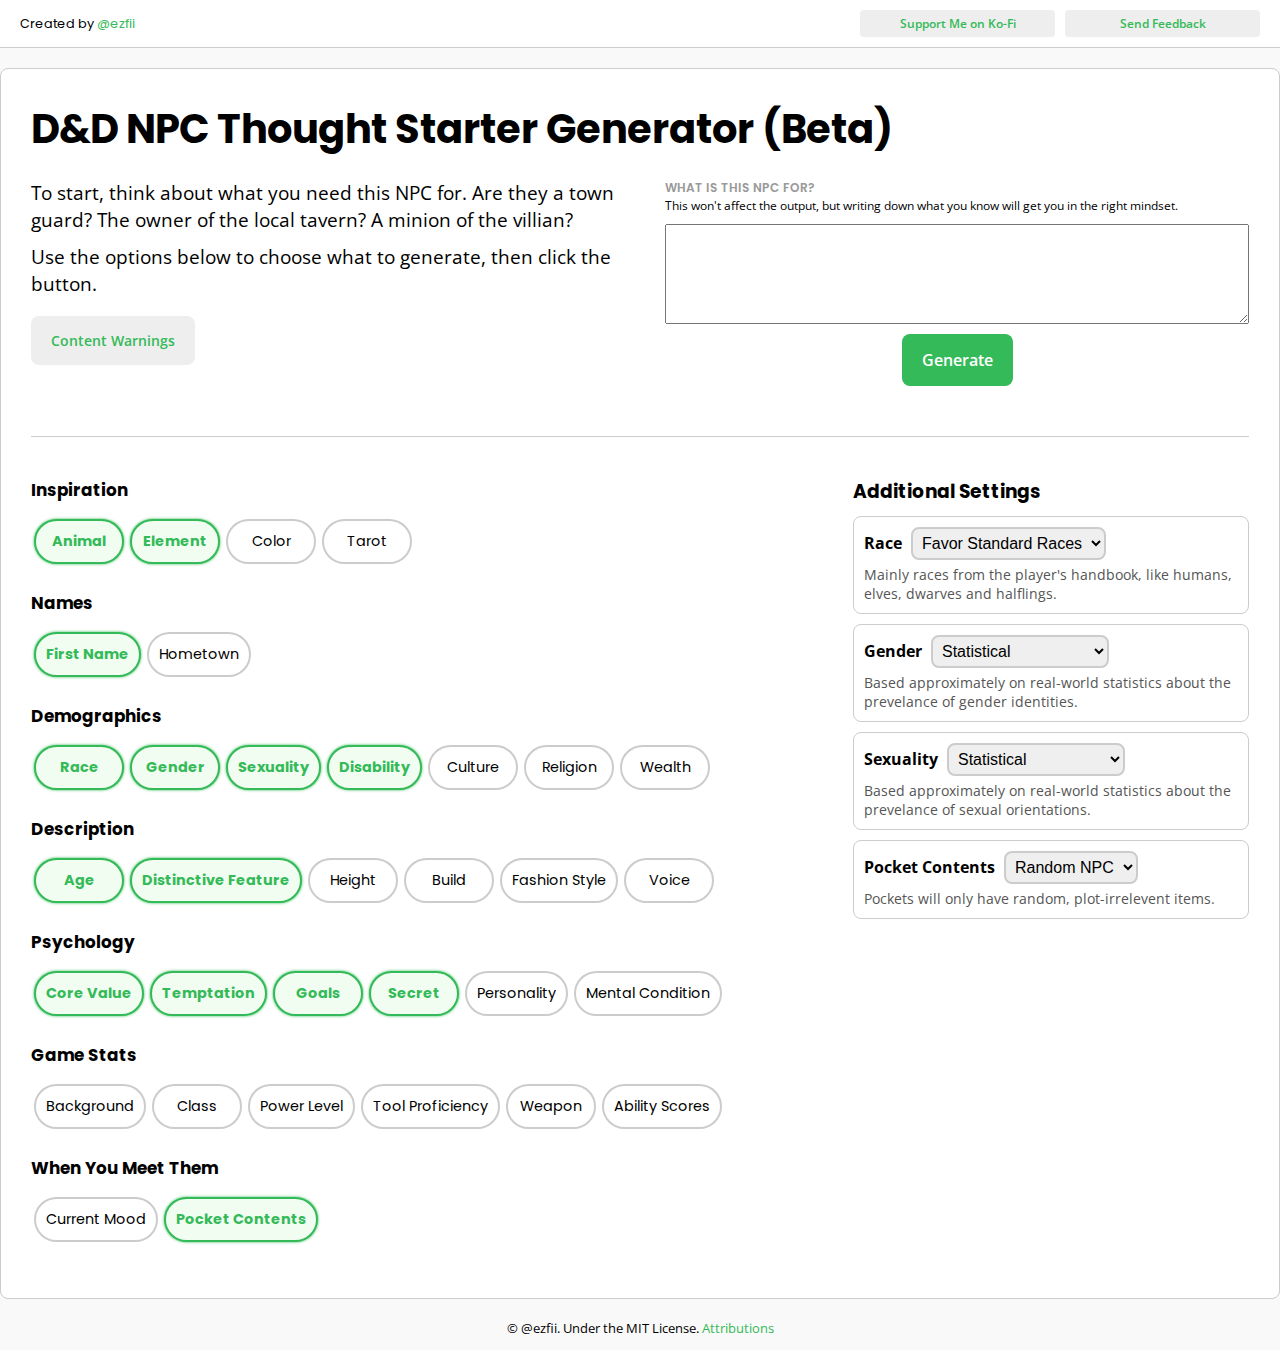
==== index.html @ 07a5c2a9 "reorganizing" ====
<!DOCTYPE html>
<html lang="en">
<head>
    <meta charset="UTF-8">
    <meta name="viewport" content="width=device-width, initial-scale=1.0">
    <title>Document</title>
    
    <link rel="stylesheet" href="style.css">
    
    
    </head>
<body>
    
    
    
    
    <div id="credit">
        <h4>Created by <a href="https://www.tiktok.com/@ezfii">@ezfii</a></h4>
        <div id="links">
            <a href='https://ko-fi.com/T6T62ZB1Z' target='_blank'>Support Me on Ko-Fi</a>
            <a href="https://forms.gle/vLtZz9BEtjCrydps9" target='_blank'>Send Feedback</a>
        </div>
    </div>

    <div id="container">
        <h1>D&D NPC Thought Starter Generator (Beta)</h1>
        <div id="header">
            <div id="introduction">
                <p>To start, think about what you need this NPC for. Are they a town guard? The owner of the local tavern? A minion of the villian?</p>
                <p>Use the options below to choose what to generate, then click the button.</p>
                <button class="secondary" onclick="openModal('content-warnings')">Content Warnings</button>
            </div>

            <div id="form">
                <p class="formhelp">What is this NPC for?</p>
                <p class="caption">This won't affect the output, but writing down what you know will get you in the right mindset.</p>
                <textarea placeholder=""></textarea>

                <button id="generate" class="primary" onclick="generateCharNew()">Generate</button>
            </div>
            
            
        
        </div>

        <div id="results">


            <div id="inspiration">
                
            
            </div>
            
            <div id="specifics">
				
            </div>

            <div id="actions">
                <button class="secondary" onclick="generateCharNew()">Generate Another</button>
                <button id="export-text" class="secondary" onclick="exportText()">Export Text</button>
            </div>


            


        </div>

        <div id="settings">
            <div id="already-know">
                <div class="checkboxes" id="checkbox-container">

                    
                    
                </div>
            </div>

            <div id="weight-settings">
                
                
            </div>
        </div>
        
        
        
    </div>


    <p id="bottom-credit">&copy; @ezfii. Under the MIT License. <span id="attributions-link" onclick="openModal('attributions')">Attributions</span></p>



    <div id="text-export-lightbox" class="lightbox">
        <div class="close" id="close-text-export" onclick="closeModal('text-export-lightbox')">×</div>
        <h2>Text Export</h2>
        <p>Copy your NPC from either the formatted or plain text boxes below, and paste wherever you keep character notes.</p>
        <hr>
        <div class="export-container">
            <div>
                <h3>Formatted</h3>
                <div id="rtf"></div>
                <button id="copy-rtf" class='secondary'>Copy to Clipboard</button>
                <div id="alert-rtf" class="copy-alert hide">Copied!</div>
            </div>
            <div>
                <h3>Plain Text</h3>
                <pre id="plaintext"></pre>
                <button id="copy-plaintext" class="secondary">Copy to Clipboard</button>
                <div id="alert-plaintext" class="copy-alert hide">Copied!</div>
            </div>
        </div>

    </div>
    <div id="lightbox-screen" onclick="closeLightboxes();"></div>
    
    

    <div id="content-warnings" class="lightbox">
        <div class="close" id="close-cw" onclick="closeModal('content-warnings')">×</div>
        <h2>Content Warnings</h2>
        <p>The following triggering topics may be mentioned in the following parts of the generator.</p>
        <hr>
        <ul>
            <li><strong>Images of Bugs</strong> (Animals)</li>
            <li><strong>Images of Spiders</strong> (Animals)</li>
            <li><strong>Images of Snakes</strong> (Animals)</li>
            <li><strong>Images of Artistic Nudity</strong> (Tarot)</li>
            <li><strong>Mentions of Drug Use</strong> (Temptations, Secrets, Mental Conditions)</li>
            <li><strong>Mentions of Alcohol Use</strong> (Temptations, Secrets, Mental Conditions, Pocket Contents)</li>
            <li><strong>Mentions of Abusive Relationships</strong> (Goals)</li>
        </ul>

    </div>

    <div id="attributions" class="lightbox">
        <div class="close" id="close-cw" onclick="closeModal('attributions')">×</div>
        <h2>Attributions</h2>
        <p>Names in the first name generator are from the <a href="http://eakett.ca/sgnp/" target="_blank">Story Games Names Project</a> (Creative Commons Attribution-NonCommercial-ShareAlike 2.5 Generic License).
        <br><br>Animal images taken from Wikipedia, and are all under a Creative Commons license or are public domain. <a href="attributions.html" target="_blank">View All Attributions</a></p>

    </div>


    
    
    
    <script type="text/javascript" src="scripts/scripts.js"></script>
    <script type="text/javascript" src="scripts/export.js"></script>
    
    <script type="text/javascript" src="generator-data/generators.js"></script>
    <script type="text/javascript" src="generator-data/secrets.js"></script>
    <script type="text/javascript" src="generator-data/goals.js"></script>
    <script type="text/javascript" src="generator-data/genders.js"></script>
    <script type="text/javascript" src="generator-data/elements.js"></script>
    <script type="text/javascript" src="generator-data/races.js"></script>
    <script type="text/javascript" src="generator-data/animals.js"></script>
    <script type="text/javascript" src="generator-data/orientations.js"></script>
    <script type="text/javascript" src="generator-data/disabilities.js"></script>
    <script type="text/javascript" src="generator-data/features.js"></script>
    <script type="text/javascript" src="generator-data/cultures.js"></script>
    <script type="text/javascript" src="generator-data/enneagram.js"></script>
	<script type="text/javascript" src="generator-data/charclasses.js"></script>
	<script type="text/javascript" src="generator-data/names.js"></script>
    <script type="text/javascript" src="generator-data/build.js"></script>
    <script type="text/javascript" src="generator-data/pocketcontents.js"></script>
    <script type="text/javascript" src="generator-data/tools.js"></script>
    <script type="text/javascript" src="generator-data/voices.js"></script>
    <script type="text/javascript" src="generator-data/religions.js"></script>
    <script type="text/javascript" src="generator-data/personality.js"></script>
    <script type="text/javascript" src="generator-data/mentalconditions.js"></script>
    <script type="text/javascript" src="generator-data/tarot.js"></script>
    <script type="text/javascript" src="generator-data/hometown.js"></script>

<script>
    
    // On load
    

    
</script>

</body>
    </html>
---- style.css ----
@import url('https://fonts.googleapis.com/css2?family=Open+Sans:wght@300;400;500;600;700&family=Poppins:wght@300;400;700&display=swap');

/* Extra small devices (phones, 600px and down) */
@media only screen and (min-width: 1px) {

    * {
        margin:0;
        padding:0;
        box-sizing:border-box
    }
    
    body {
        background-color:#f9f9f9;
        font-family:"Open Sans","Avenir Next","Avenir","Helvetica",sans-serif;
    }
    
    h1 {
        text-align:center;
        font-size:1.6em;
        margin-bottom:0.5em;
    }
    
    h1, h2, h3, h4 {
        font-family: "Poppins";
    }

    #credit {
        display:grid;
        padding:10px;
        background-color:#ffffff;
        margin-bottom:10px;
        width:100%;
        border-bottom:1px solid #ccc;
        font-size:0.8em;
        text-align:center;
    }

    #credit h4 {
        font-weight:normal;
    }

    #credit h4 a {
        color:#34ba58;
        text-decoration:none;
    }

    #credit #links {
        display:grid;
        grid-template-columns:1fr 1fr;
        gap:10px;
        justify-items:center;
    }

    #links a {
        display:block;
        background:#eee;
        padding:5px 20px;
        border-radius:4px;
        margin:5px;
        text-align:center;
        border:none;
        font-size:12px;
        color:#34ba58;
        font-family:"Open Sans";
        font-weight:600;
        text-decoration:none;
        width:100%;
        max-width:200px;
        transition: background-color 0.2s, color 0.2s;
    }

    #links a:hover {
        color:#289b47;
        background-color:#e5e5e5;
    }

    #content-warning {
        background-color:#eee;
        border:1px solid #ccc;
        border-radius:8px;
        font-size:0.8em;
        max-width:500px;
        padding:10px;
        margin-top:20px;
    }

    #header {
        margin-bottom:2em;
    }

    #introduction p {
        margin-bottom: 0.5em;
    }


    .formhelp {
        font-weight:600;
        font-size:12px;
        text-transform:uppercase;
        color:#999;
        max-width:600px;
        margin:0 auto;
        font-family:"Poppins";
        margin-top:20px;
    }

    #form .caption {
        font-size:12px;
        max-width:600px;
        margin:0 auto;
    }
    
    textarea {
        display:block;
        margin:10px auto;
        padding:10px;
        width:100%;
        max-width:600px;
        height:100px;
        font-family:"Poppins";
        font-size:1em;
    }
    
    #generate {
        display:block;
        margin:10px auto;
    }
    
    #settings {
        display:grid;
        grid-template-columns:1fr;
        margin-top:40px;
        padding-top:40px;
        border-top:1px solid #cccccc;
        gap:30px
    }
    
    #settings h3 {
        margin-bottom:10px;
    }
    
    
    .checkboxes {
        font-size:0.9em;
        text-align:left;
    }
    
    .check-category {
        margin-bottom:20px;
    }
    
    .checkbutton {
        display:inline-block;
        margin:6px 3px;
    }
    
    .checkbutton label {
        border:2px solid #ccc;
        border-radius:100px;
        display:block;
        padding:10px;
        text-align:center;
        min-width:90px;
        transition:all 0.5s;
        font-family:"Poppins";
    }
    
    .checkbutton input:checked + label {
        border:2px solid #34ba58;
        font-weight:bold;
        color: #34ba58;
        background-color:#f2fdf2;
        box-shadow:0px 0px 3px #34ba58;
    }
    
    .checkbutton input {
        display:None;
    }
    
    .checkboxes p {
        font-weight:600;
        margin-top:20px;
        margin-bottom:5px;
        font-family:"Poppins";
    }
    
    #weights div {
        margin-bottom:20px;
    }
    
    .hide {
        display:none;
    }
    
    .setting-container {
        border:1px solid #ccc;
        border-radius:8px;
        padding:10px;
        margin:10px 0px;
    }
    
    .setting-container label {
        font-weight:bold;
        display:inline-block;
        margin-right:5px;
    }
    
    .setting-container div {
        font-size:14px;
        color:#555;
        margin-top:5px;
    }
    
    select {
        padding:5px;
        border:2px solid #ccc;
        border-radius:8px;
        font-size:1em;
        display:inline-block;
        font-weight:regular;
    }
    
    button.primary {
        padding:5px;
        background-color:#34ba58;
        border:none;
        border-radius:8px;
        font-size:16px;
        color:white;
        margin:10px 0;
        font-weight:600;
        padding:15px 20px;
        font-family:"Open Sans";
        transition: background-color 0.2s;
    }
    
    button.primary:hover {
        background-color:#289b47;
    }

    button.secondary {
        padding:5px;
        background-color:#eee;
        border:none;
        border-radius:8px;
        font-size:14px;
        color:#34ba58;
        margin:10px 5px 10px 0px;
        padding:15px 20px;
        font-family:"Open Sans";
        font-weight:600;
        transition: background-color 0.2s, color 0.2s;
    }

    button.secondary:hover {
        color:#289b47;
        background-color:#e5e5e5;
    }
    
    #container {
        margin: 20px auto;
        padding: 30px;
        background-color:#ffffff;
        border: 1px solid #ccc;
        border-radius:8px;
        max-width:1600px;
    }
    
    #results {
        display:none;
    }
    
    #results.show {
        display:block;
    }
    
    #inspiration p {
        font-size:14px;
        margin-bottom:20px;
    }
    
    #inspiration h3 {
        margin-bottom:10px;
        font-size:20px;
    }
    
    #inspiration h4 {
        font-weight:600;
        font-size:12px;
        text-transform:uppercase;
        color:#999;
    }
    
    /*#explain button {
        background:white;
        border:1px solid #34ba58;
        color:#34ba58;
    }*/
    
    #inspiration button {
        position:absolute;
        top:10px;
        right:20px;
    }
    
    .explain-item {
        text-align:center;
        padding:30px;
        border:1px solid #ccc;
        margin:0px 0px;
        position:relative;
        display:block;
        width:100%;
        margin-top:-1px;
    }
    
    .explain-item.hide {
        display:None;
    }
    
    #color-swatch {
       height:100px;
       width:100px; 
       margin:10px auto;
    }

    #tarot-image img {
        max-height:300px;
    }

    .inverted {
        transform: rotate(180deg);
    }
    
    #specifics > div {
        border-bottom: 1px solid #ccc;
        padding-bottom:2em;
    }

    #specifics div ul {
        padding-left:20px;
    }
    
    #specifics h3 {
        margin-top:20px;
        margin-bottom:10px;
    }
    
    .result-container {
        display:grid;
        grid-template-columns: 20px 1fr;
        align-self:start;
        margin-bottom:10px;
        padding-right:20px;
        font-weight:600;
    }
    
    
    .result-container.hide {
        display:None;
    }
    
    .result-container span {
        font-weight:400;
    }
    
    .small-reroll {
        height:12px;
        width:12px;
        padding:0;
        display:block;
        background: url(images/dice-d20-solid.svg);
        background-size:contain;
        background-position: center;
        background-repeat:no-repeat;
        margin:5px 10px 5px 0px;
        color:blue;
        opacity:0.5;
        border:none;
    }
    
    .small-reroll:hover {
        opacity:1;
    }
    
    #animal-image img {
        max-height:200px;
        max-width:100%;
    }

    #actions {
        margin-top:0.5em;
        padding-top:1em;
    }
    
    
    
    .lightbox {
        width:90%;
        background:#fff;
        border:1px solid #ccc;
        border-radius:5px;
        padding:10px 20px;
        position:fixed;
        top: 50%;
        left: 50%;
        transform: translate(-50%, -50%);
        z-index:1000;
        display:none;
        max-height:90vh;
        overflow:auto;
    }
    
    #lightbox-screen {
        z-index:100;
        position:fixed;
        width:100vw;
        height:100vh;
        background-color:#555;
        opacity:50%;
        content:" ";
        top:0;
        left:0;
        display:none;
    }
    
    .close {
        position:absolute;
        top:-5px;
        right:10px;
        font-size:40px;
    }
    
    .lightbox ul {
        margin-left:20px;
    }

    .lightbox > ul {
        margin-bottom:20px;
    }

    .lightbox h2 {
        text-align:center;
        margin:20px 0px 10px;
    }
    
    .lightbox h2 + p {
        text-align:center;
        max-width:550px;
        margin:0 auto 30px;
    }
    
    .lightbox hr {
        border:0px;
        border-top:1px solid #ccc;
        height:1px;
        margin:20px 0;
    }
    
    .export-container {
        display:grid;
        grid-template-columns:1fr;
        gap:20px;
    }
    
    .export-container h3 {
        margin-bottom:10px;
    }
    
    #rtf {
        width:100%;
        height:400px;
        padding:10px;
        margin:0px;
        overflow-y:scroll;
        border:1px solid #ccc;
        font-family:Arial, Helvetica, sans-serif
    }
    
    #plaintext {
        width:100%;
        height:400px;
        margin:0px;
        font-size:16px;
        padding:10px;
        overflow-y:scroll;
        border:1px solid #ccc;
        white-space: pre-wrap;
    }

    .copy-alert {
        display:inline-block;
        font-size:0.8em;
        opacity:1;
    }

    .copy-alert.hide {
        opacity:0;
        transition:opacity 0.5s;
    }



    #bottom-credit {
        font-size:0.8em;
        text-align:center;
        margin-bottom:1em;
    }

    #attributions-link {
        color:#34ba58;
        cursor:pointer;
    }



}




@media only screen and (min-width: 800px) {

    #credit {
        grid-template-columns:1fr 1fr;
        align-items:center;
        justify-items:start;
        padding:5px 20px;
    }

    #credit #links {
        width:400px;
        justify-self:end;
    }

    #header {
        display:grid;
        grid-template-columns: 1fr 1fr;
        gap:50px;
        margin-bottom:0;
    }

    h1 {
        text-align:left;
        font-size:2.5em;
    }

    #introduction p {
        font-size:1.2em;
    }

    .formhelp {
        margin-top:0px;
    }

    #settings {
        display:grid;
        grid-template-columns:2fr 1fr;
        margin-top:40px;
        padding-top:40px;
        border-top:1px solid #ccc;
    }

    #inspiration {
        display: flex;
        justify-content:center;
        flex-wrap: nowrap;
    }

    .explain-item {
        text-align:center;
        padding:30px;
        border:1px solid #f0f0f0;
        margin:30px 0px;
        position:relative;
        display:block;
        width:40%;
    }

    #specifics {
        display:grid;
        grid-template-columns: 1fr 1fr 1fr;
    }

    #specifics > div {
        border-bottom: none;
        padding-bottom:1em;
    }

    #actions {
        border-top:1px solid #ccc;
        margin-top:2em;
        padding-top:1em;
    }

    .lightbox {
        width:800px;
    }

    .export-container {
        grid-template-columns:1fr 1fr;
    }

}
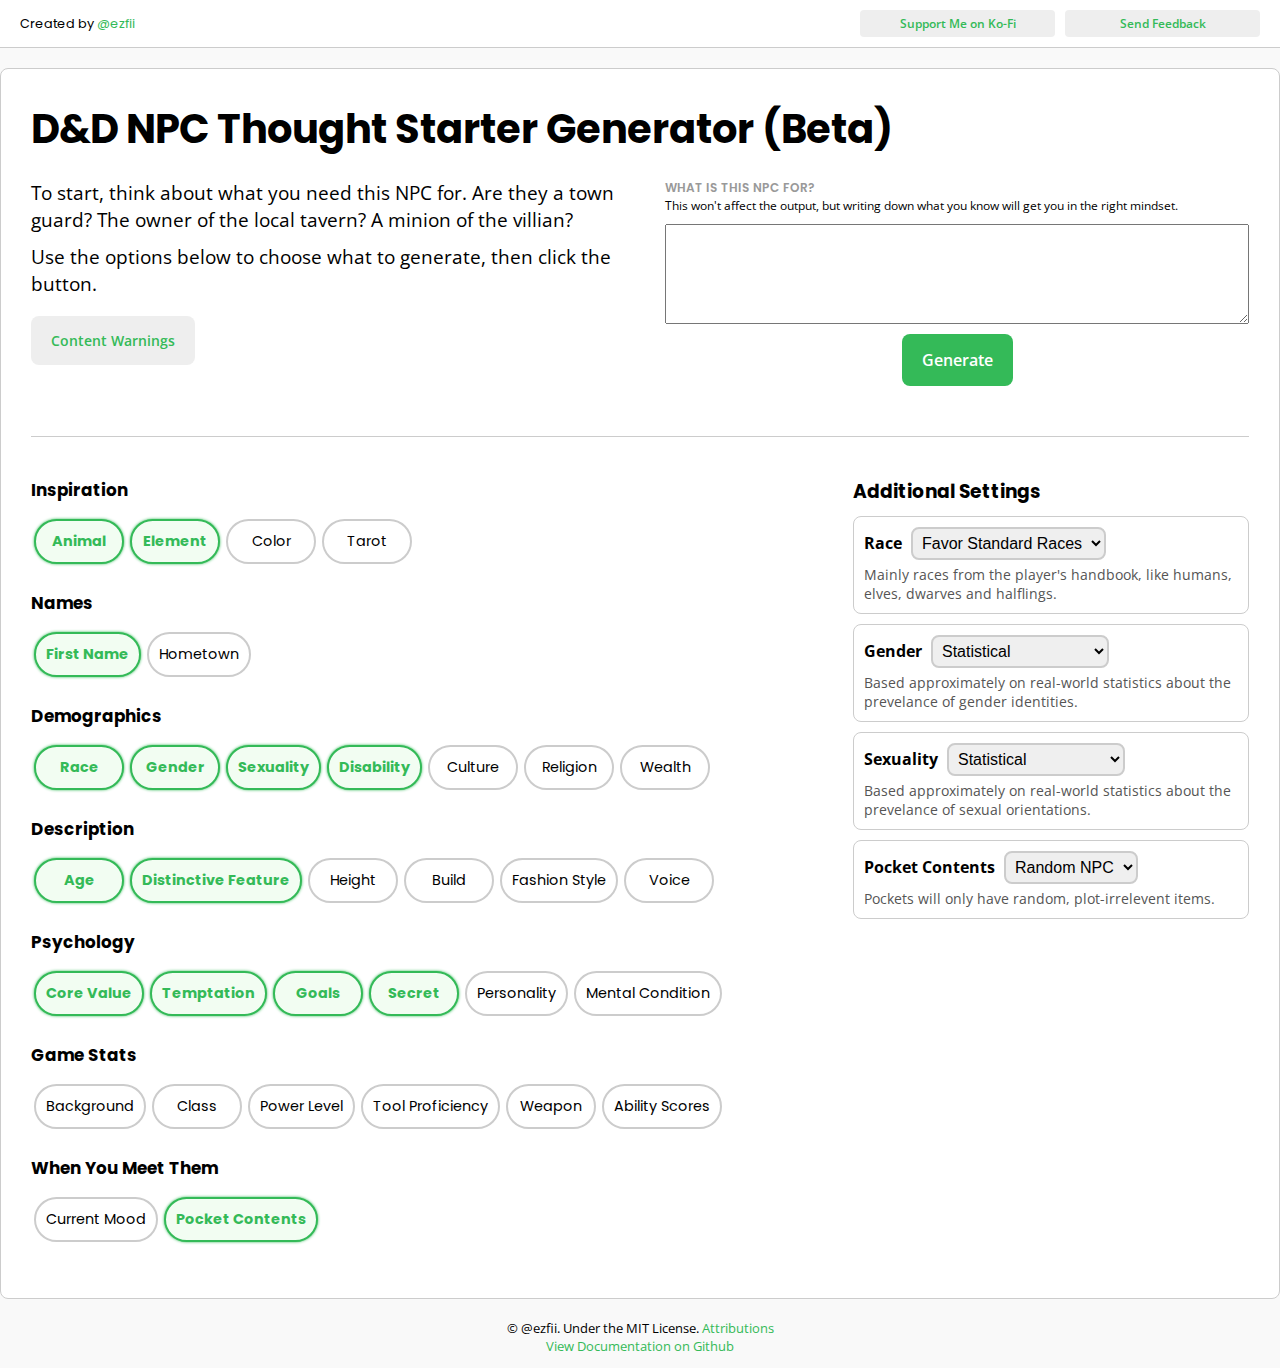
==== commit afbc46dd: "added documentation link" ====
--- a/index.html
+++ b/index.html
@@ -3,7 +3,7 @@
 <head>
     <meta charset="UTF-8">
     <meta name="viewport" content="width=device-width, initial-scale=1.0">
-    <title>Document</title>
+    <title>D&D NPC Thought Starter Generator</title>
     
     <link rel="stylesheet" href="style.css">
     
@@ -34,7 +34,7 @@
             <div id="form">
                 <p class="formhelp">What is this NPC for?</p>
                 <p class="caption">This won't affect the output, but writing down what you know will get you in the right mindset.</p>
-                <textarea placeholder=""></textarea>
+                <textarea id="prompt" placeholder=""></textarea>
 
                 <button id="generate" class="primary" onclick="generateCharNew()">Generate</button>
             </div>
@@ -86,7 +86,7 @@
     </div>
 
 
-    <p id="bottom-credit">&copy; @ezfii. Under the MIT License. <span id="attributions-link" onclick="openModal('attributions')">Attributions</span></p>
+    <p id="bottom-credit">&copy; @ezfii. Under the MIT License. <span id="attributions-link" onclick="openModal('attributions')">Attributions</span><br><a href="https://github.com/ezfibuilds/NPC-Thought-Starter-Generator" target="_blank">View Documentation on Github</a></p>
 
 
 
--- a/style.css
+++ b/style.css
@@ -507,9 +507,10 @@
         margin-bottom:1em;
     }
 
-    #attributions-link {
+    #attributions-link, #bottom-credit a {
         color:#34ba58;
         cursor:pointer;
+        text-decoration:none;
     }
 
 
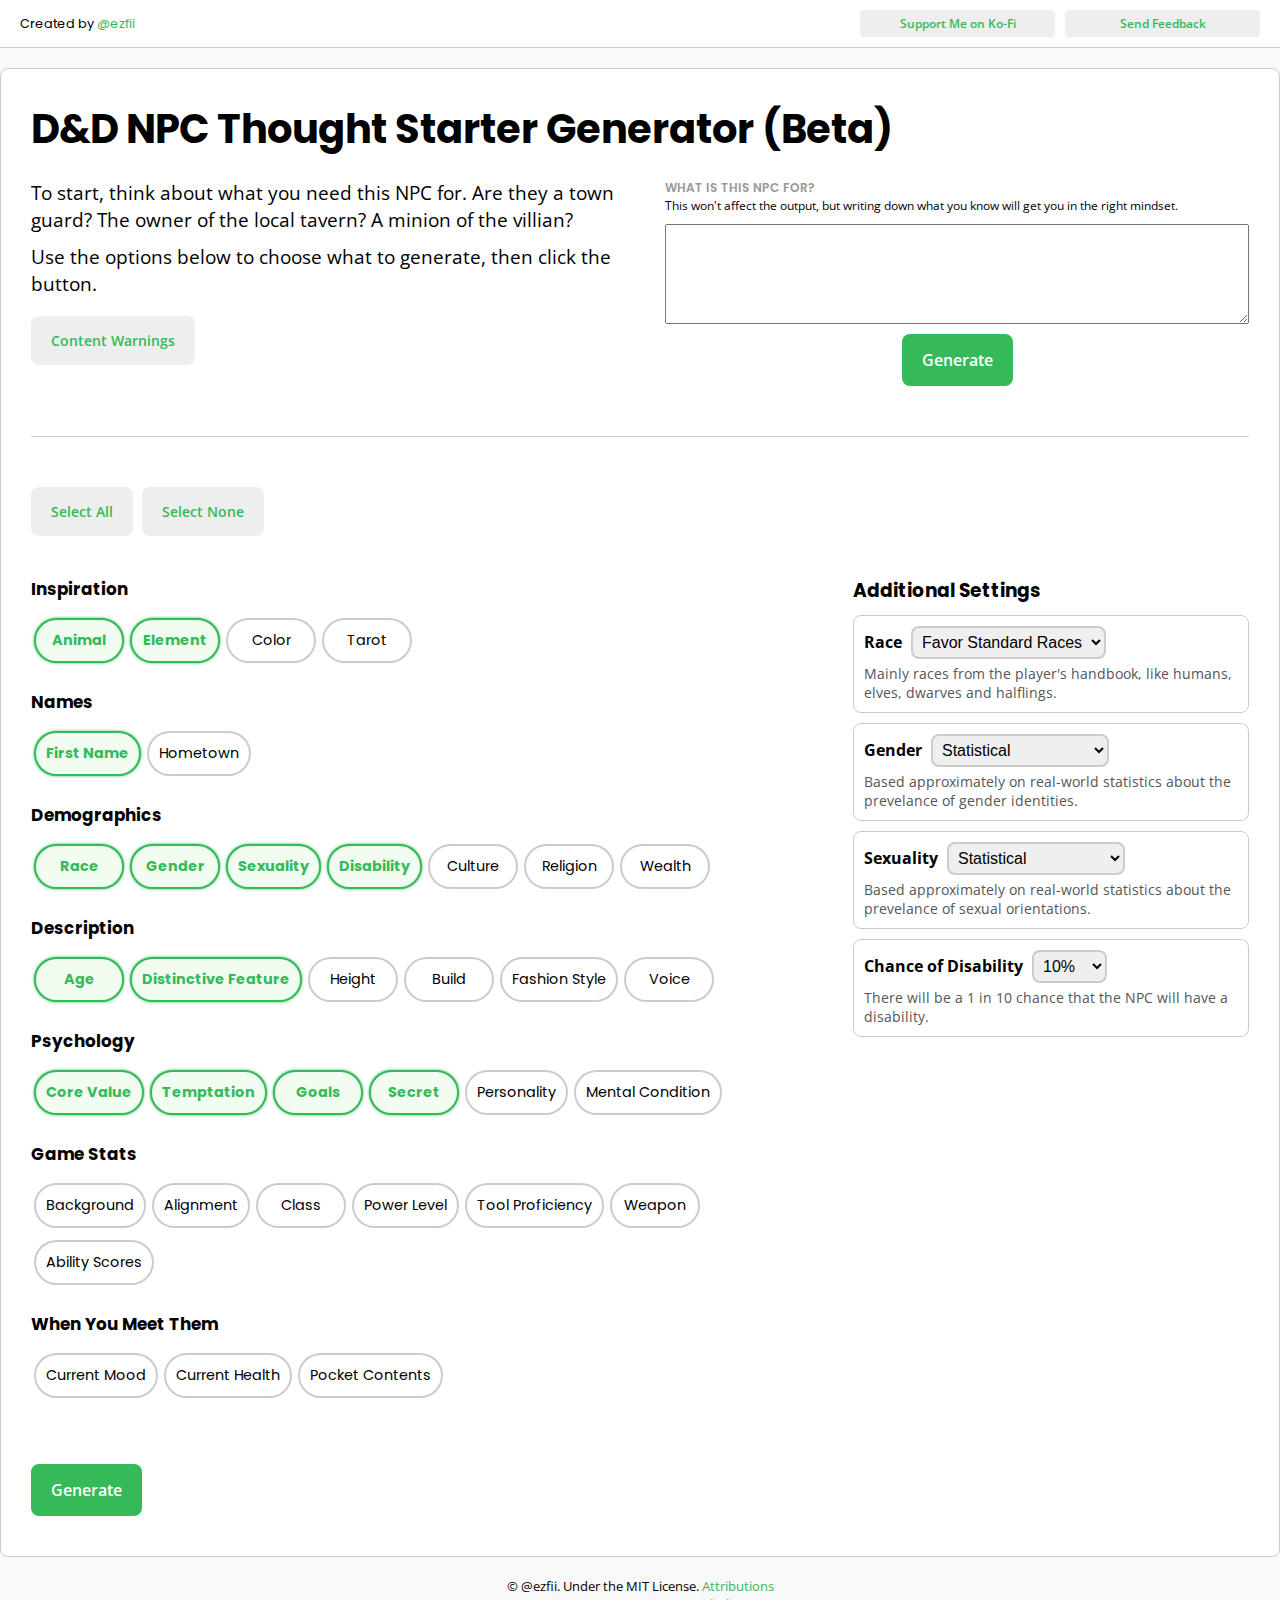
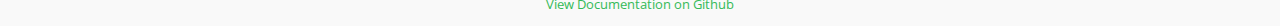
==== commit af0eba77: "Feb Updates" ====
--- a/index.html
+++ b/index.html
@@ -10,9 +10,6 @@
     
     </head>
 <body>
-    
-    
-    
     
     <div id="credit">
         <h4>Created by <a href="https://www.tiktok.com/@ezfii">@ezfii</a></h4>
@@ -58,6 +55,7 @@
             <div id="actions">
                 <button class="secondary" onclick="generateCharNew()">Generate Another</button>
                 <button id="export-text" class="secondary" onclick="exportText()">Export Text</button>
+                <button id="unlock-all" class="secondary hide" onclick="unlockAll()">Unlock All</button>
             </div>
 
 
@@ -67,6 +65,10 @@
         </div>
 
         <div id="settings">
+            <div id="settingactionstop" class="setting-actions">
+                <button class="secondary" onclick="batchSelect('checked')">Select All</button>
+                <button class="secondary" onclick="batchSelect('')">Select None</button>
+            </div>
             <div id="already-know">
                 <div class="checkboxes" id="checkbox-container">
 
@@ -78,6 +80,9 @@
             <div id="weight-settings">
                 
                 
+            </div>
+            <div id="bottomgenerate" class="setting-actions">
+                <button class="primary" onclick="generateCharNew();">Generate</button>
             </div>
         </div>
         
@@ -136,7 +141,9 @@
         <div class="close" id="close-cw" onclick="closeModal('attributions')">×</div>
         <h2>Attributions</h2>
         <p>Names in the first name generator are from the <a href="http://eakett.ca/sgnp/" target="_blank">Story Games Names Project</a> (Creative Commons Attribution-NonCommercial-ShareAlike 2.5 Generic License).
-        <br><br>Animal images taken from Wikipedia, and are all under a Creative Commons license or are public domain. <a href="attributions.html" target="_blank">View All Attributions</a></p>
+        <br><br>Animal images taken from Wikipedia, and are all under a Creative Commons license or are public domain. <a href="attributions.html" target="_blank">View All Attributions</a>
+        <br><br>Lock and Unlock Icons by Creative Stall from NounProject.com
+        <br><br>Medieval professions sourced from the <a href="https://midnight-wolf.fandom.com/wiki/Fantasy/Medieval_Character_Jobs_or_Occupations" target="_blank">Midnight Wolf Wiki</a></p>
 
     </div>
 
@@ -170,6 +177,7 @@
     <script type="text/javascript" src="generator-data/mentalconditions.js"></script>
     <script type="text/javascript" src="generator-data/tarot.js"></script>
     <script type="text/javascript" src="generator-data/hometown.js"></script>
+    <script type="text/javascript" src="generator-data/professions.js"></script>
 
 <script>
     
--- a/style.css
+++ b/style.css
@@ -300,6 +300,13 @@
     #inspiration button {
         position:absolute;
         top:10px;
+    }
+
+    #inspiration .small-reroll {
+        left:20px;
+    }
+
+    #inspiration .small-lock {
         right:20px;
     }
     
@@ -373,14 +380,54 @@
         background-size:contain;
         background-position: center;
         background-repeat:no-repeat;
+        cursor:pointer;
         margin:5px 10px 5px 0px;
-        color:blue;
         opacity:0.5;
         border:none;
     }
     
     .small-reroll:hover {
         opacity:1;
+    }
+
+
+    .small-lock {
+        height:14px;
+        width:14px;
+        display:inline-block;
+        border:none;
+        cursor:pointer;
+        background: url(images/unlock.svg);
+        background-size:contain;
+        background-position: center;
+        background-repeat:no-repeat;
+    }
+
+    .small-lock.locked {
+        background: url(images/lock.svg);
+        background-size:contain;
+        background-position: bottom;
+        background-repeat:no-repeat;
+        opacity:0.5
+    }
+    .small-lock.unlocked {
+        background: url(images/unlock.svg);
+        background-size:contain;
+        background-position: bottom;
+        background-repeat:no-repeat;
+        opacity:0.25;
+    }
+
+    .small-lock.unlocked:hover {
+        opacity:0.5;
+    }
+
+    #animal-image {
+        min-height:210px;
+    }
+
+    #tarot-image {
+        min-height:310px;
     }
     
     #animal-image img {
@@ -554,6 +601,10 @@
         margin-top:0px;
     }
 
+    .setting-actions {
+        grid-column:1 / span 2;
+    }
+
     #settings {
         display:grid;
         grid-template-columns:2fr 1fr;
